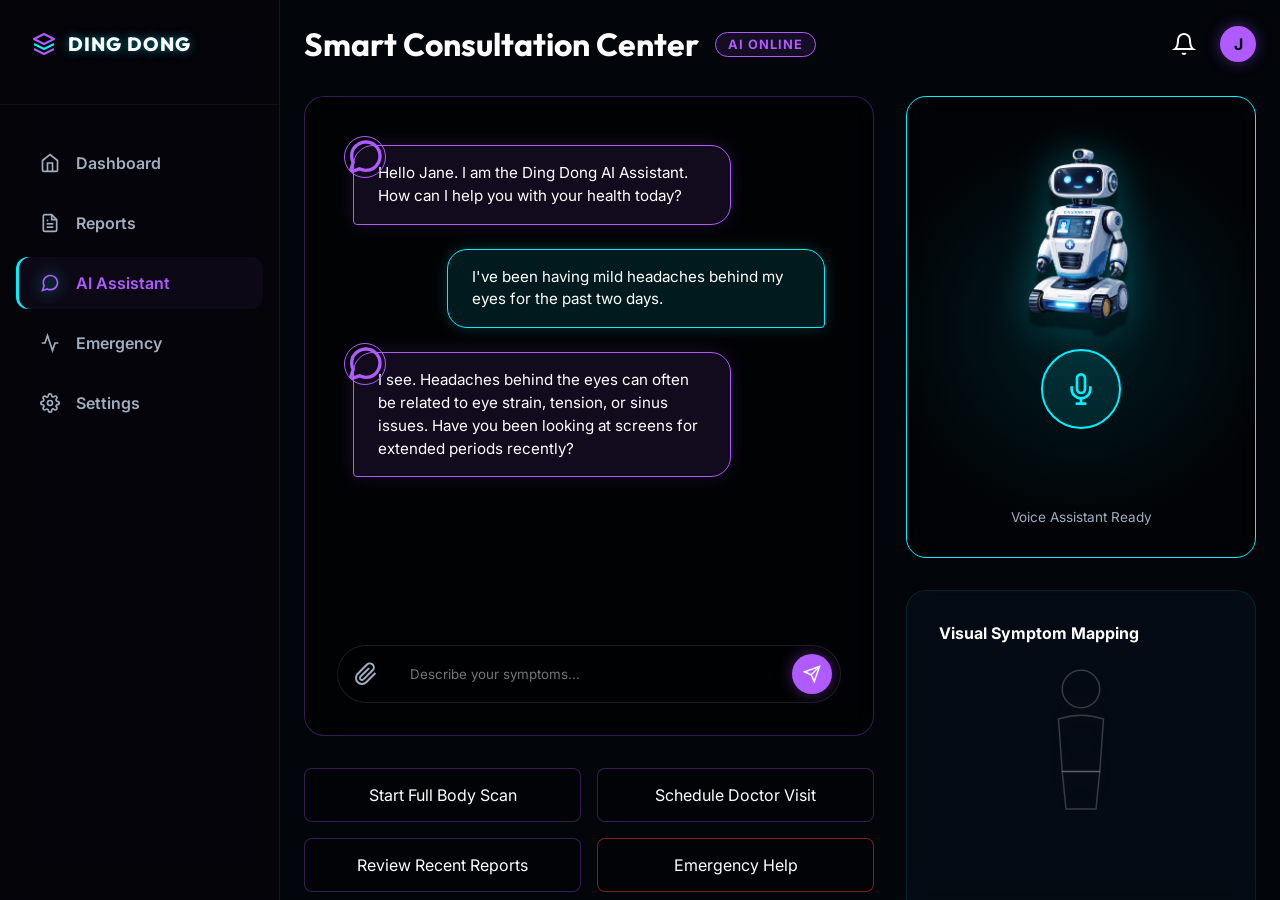
==== frontend/ai-assistant.html @ a570688d "Polished frontend" ====
<!DOCTYPE html>
<html lang="en">
<head>
    <meta charset="UTF-8">
    <meta name="viewport" content="width=device-width, initial-scale=1.0">
    <title>AI Assistant - Ding Dong</title>
    <link href="https://fonts.googleapis.com/css2?family=Inter:wght@300;400;600;800&family=Outfit:wght@400;600;800&display=swap" rel="stylesheet">
    <link rel="stylesheet" href="styles.css">
    <link rel="stylesheet" href="dashboard.css">
    <link rel="stylesheet" href="assistant.css">
</head>
<body>
    
    <!-- Ambient Circuit Background -->
    <div class="circuit-bg"></div>
    <div class="glow-orb" style="width: 400px; height: 400px; background: radial-gradient(circle, rgba(176,91,255,0.15) 0%, transparent 70%); top: -100px; right: -100px;"></div>
    <div class="glow-orb orb-1" style="opacity: 0.2;"></div>

    <div class="dashboard-container">
        <!-- Sidebar -->
        <aside class="sidebar" style="background: rgba(5, 5, 10, 0.9);">
            <div class="sidebar-header">
                <a href="index.html" style="text-decoration: none;">
                    <div class="sidebar-logo">
                        <svg width="24" height="24" viewBox="0 0 24 24" fill="none" xmlns="http://www.w3.org/2000/svg">
                            <path d="M12 2L2 7L12 12L22 7L12 2Z" stroke="#b05bff" stroke-width="2" stroke-linejoin="round"/>
                            <path d="M2 17L12 22L22 17" stroke="#b05bff" stroke-width="2" stroke-linejoin="round"/>
                            <path d="M2 12L12 17L22 12" stroke="#00f0ff" stroke-width="2" stroke-linejoin="round"/>
                        </svg>
                        <span style="color: #fff;">DING DONG</span>
                    </div>
                </a>
            </div>

            <nav class="sidebar-menu">
                <a href="patient-dashboard.html#capture" class="menu-item">
                    <svg width="20" height="20" viewBox="0 0 24 24" fill="none" stroke="currentColor" stroke-width="2"><path d="M3 9l9-7 9 7v11a2 2 0 0 1-2 2H5a2 2 0 0 1-2-2z"></path><polyline points="9 22 9 12 15 12 15 22"></polyline></svg>
                    <span>Dashboard</span>
                </a>
                <a href="report-center.html" class="menu-item">
                    <svg width="20" height="20" viewBox="0 0 24 24" fill="none" stroke="currentColor" stroke-width="2"><path d="M14 2H6a2 2 0 0 0-2 2v16a2 2 0 0 0 2 2h12a2 2 0 0 0 2-2V8z"></path><polyline points="14 2 14 8 20 8"></polyline><line x1="16" y1="13" x2="8" y2="13"></line><line x1="16" y1="17" x2="8" y2="17"></line><polyline points="10 9 9 9 8 9"></polyline></svg>
                    <span>Reports</span>
                </a>
                <a href="#" class="menu-item active" style="color: var(--purple-glow); border-left-color: var(--purple-glow); background: rgba(176,91,255,0.05);">
                    <svg width="20" height="20" viewBox="0 0 24 24" fill="none" stroke="var(--purple-glow)" stroke-width="2"><path d="M21 11.5a8.38 8.38 0 0 1-.9 3.8 8.5 8.5 0 0 1-7.6 4.7 8.38 8.38 0 0 1-3.8-.9L3 21l1.9-5.7a8.38 8.38 0 0 1-.9-3.8 8.5 8.5 0 0 1 4.7-7.6 8.38 8.38 0 0 1 3.8-.9h.5a8.48 8.48 0 0 1 8 8v.5z"></path></svg>
                    <span>AI Assistant</span>
                </a>
                <a href="patient-dashboard.html#help" class="menu-item">
                    <svg width="20" height="20" viewBox="0 0 24 24" fill="none" stroke="currentColor" stroke-width="2"><path d="M22 12h-4l-3 9L9 3l-3 9H2"></path></svg>
                    <span>Emergency</span>
                </a>
                <a href="#" class="menu-item">
                    <svg width="20" height="20" viewBox="0 0 24 24" fill="none" stroke="currentColor" stroke-width="2"><circle cx="12" cy="12" r="3"></circle><path d="M19.4 15a1.65 1.65 0 0 0 .33 1.82l.06.06a2 2 0 0 1 0 2.83 2 2 0 0 1-2.83 0l-.06-.06a1.65 1.65 0 0 0-1.82-.33 1.65 1.65 0 0 0-1 1.51V21a2 2 0 0 1-2 2 2 2 0 0 1-2-2v-.09A1.65 1.65 0 0 0 9 19.4a1.65 1.65 0 0 0-1.82.33l-.06.06a2 2 0 0 1-2.83 0 2 2 0 0 1 0-2.83l.06-.06a1.65 1.65 0 0 0 .33-1.82 1.65 1.65 0 0 0-1.51-1H3a2 2 0 0 1-2-2 2 2 0 0 1 2-2h.09A1.65 1.65 0 0 0 4.6 9a1.65 1.65 0 0 0-.33-1.82l-.06-.06a2 2 0 0 1 0-2.83 2 2 0 0 1 2.83 0l.06.06a1.65 1.65 0 0 0 1.82.33H9a1.65 1.65 0 0 0 1-1.51V3a2 2 0 0 1 2-2 2 2 0 0 1 2 2v.09a1.65 1.65 0 0 0 1 1.51 1.65 1.65 0 0 0 1.82-.33l.06-.06a2 2 0 0 1 2.83 0 2 2 0 0 1 0 2.83l-.06.06a1.65 1.65 0 0 0-.33 1.82V9a1.65 1.65 0 0 0 1.51 1H21a2 2 0 0 1 2 2 2 2 0 0 1-2 2h-.09a1.65 1.65 0 0 0-1.51 1z"></path></svg>
                    <span>Settings</span>
                </a>
            </nav>
        </aside>

        <!-- Main Content -->
        <main class="main-content" style="padding: 1.5rem; position: relative;">
            
            <!-- Top Nav -->
            <header style="display: flex; justify-content: space-between; align-items: center; margin-bottom: 2rem;">
                <div style="display: flex; align-items: center; gap: 1rem;">
                    <h1 class="section-title" style="margin-bottom: 0;">Smart Consultation Center</h1>
                    <span style="background: rgba(176,91,255,0.1); border: 1px solid var(--purple-glow); color: var(--purple-glow); padding: 0.25rem 0.75rem; border-radius: 20px; font-size: 0.8rem; font-weight: bold; letter-spacing: 1px;">AI ONLINE</span>
                </div>
                
                <div style="display: flex; align-items: center; gap: 1.5rem;">
                    <svg width="24" height="24" viewBox="0 0 24 24" fill="none" stroke="#fff" stroke-width="2" style="cursor: pointer;"><path d="M18 8A6 6 0 0 0 6 8c0 7-3 9-3 9h18s-3-2-3-9"></path><path d="M13.73 21a2 2 0 0 1-3.46 0"></path></svg>
                    <div class="profile-icon" style="width: 36px; height: 36px; font-size: 1rem; background: var(--purple-glow); box-shadow: 0 0 15px rgba(176,91,255,0.4);">J</div>
                </div>
            </header>

            <div style="display: grid; grid-template-columns: 1fr 350px; gap: 2rem;">
                
                <!-- LEFT COLUMN: CHAT & ACTIONS -->
                <div style="display: flex; flex-direction: column; gap: 2rem;">
                    
                    <!-- 1. MAIN AI CHAT INTERFACE -->
                    <div class="dash-card" style="border-color: rgba(176,91,255,0.3); background: rgba(0,0,0,0.6); display: flex; flex-direction: column;">
                        
                        <div class="chat-container" id="chat-window">
                            <div class="chat-bubble chat-ai">
                                Hello Jane. I am the Ding Dong AI Assistant. How can I help you with your health today?
                            </div>
                            <div class="chat-bubble chat-user">
                                I've been having mild headaches behind my eyes for the past two days.
                            </div>
                            <div class="chat-bubble chat-ai">
                                I see. Headaches behind the eyes can often be related to eye strain, tension, or sinus issues. Have you been looking at screens for extended periods recently?
                            </div>
                        </div>

                        <div class="chat-input-wrapper">
                            <svg width="24" height="24" viewBox="0 0 24 24" fill="none" stroke="var(--text-muted)" stroke-width="2" style="margin-left: 0.5rem; cursor: pointer;"><path d="M21.44 11.05l-9.19 9.19a6 6 0 0 1-8.49-8.49l9.19-9.19a4 4 0 0 1 5.66 5.66l-9.2 9.19a2 2 0 0 1-2.83-2.83l8.49-8.48"></path></svg>
                            <input type="text" id="chat-input" class="chat-input" placeholder="Describe your symptoms...">
                            <button id="send-btn" class="chat-btn">
                                <svg width="18" height="18" viewBox="0 0 24 24" fill="none" stroke="currentColor" stroke-width="2"><line x1="22" y1="2" x2="11" y2="13"></line><polygon points="22 2 15 22 11 13 2 9 22 2"></polygon></svg>
                            </button>
                        </div>
                    </div>

                    <!-- 6. QUICK ACTIONS PANEL -->
                    <div class="action-grid">
                        <div class="cyber-action">Start Full Body Scan</div>
                        <div class="cyber-action">Schedule Doctor Visit</div>
                        <div class="cyber-action">Review Recent Reports</div>
                        <div class="cyber-action" style="border-color: rgba(255,59,48,0.5);">Emergency Help</div>
                    </div>

                </div>

                <!-- RIGHT COLUMN: ROBOT, VOICE, SYMPTOMS, FAQ -->
                <div style="display: flex; flex-direction: column; gap: 2rem;">
                    
                    <!-- 2. FLOATING DING DONG AI BOT & 4. VOICE ASSISTANT -->
                    <div class="dash-card voice-panel" style="background: radial-gradient(circle at center, rgba(0,240,255,0.1) 0%, rgba(0,0,0,0.4) 70%); border-color: var(--accent-cyan);">
                        <img src="robot-bg.png" alt="Ding Dong AI" class="hero-bot">
                        
                        <div style="margin-top: -30px; z-index: 2; display: flex; flex-direction: column; align-items: center;">
                            <div class="voice-mic" id="voice-mic">
                                <svg width="32" height="32" viewBox="0 0 24 24" fill="none" stroke="currentColor" stroke-width="2"><path d="M12 1a3 3 0 0 0-3 3v8a3 3 0 0 0 6 0V4a3 3 0 0 0-3-3z"></path><path d="M19 10v2a7 7 0 0 1-14 0v-2"></path><line x1="12" y1="19" x2="12" y2="23"></line><line x1="8" y1="23" x2="16" y2="23"></line></svg>
                            </div>
                            
                            <div class="equalizer" id="voice-eq">
                                <div class="eq-bar"></div><div class="eq-bar"></div><div class="eq-bar"></div><div class="eq-bar"></div><div class="eq-bar"></div>
                            </div>
                            
                            <p id="voice-status" style="color: var(--text-muted); font-size: 0.85rem; margin-top: 1rem;">Voice Assistant Ready</p>
                        </div>
                    </div>

                    <!-- 3. SMART SYMPTOM ANALYZER -->
                    <div class="dash-card">
                        <h3 style="color: #fff; margin-bottom: 1rem; font-size: 1rem;">Visual Symptom Mapping</h3>
                        <div class="body-diagram-container">
                            <svg class="body-map" viewBox="0 0 200 400">
                                <!-- Head -->
                                <circle cx="100" cy="40" r="25" class="body-part" data-area="head"/>
                                <!-- Torso/Chest -->
                                <path d="M 70 80 Q 100 70 130 80 L 125 150 L 75 150 Z" class="body-part" data-area="chest"/>
                                <!-- Abdomen -->
                                <path d="M 75 150 L 125 150 L 120 200 L 80 200 Z" class="body-part" data-area="stomach"/>
                            </svg>
                        </div>
                        
                        <div style="background: rgba(0,0,0,0.3); padding: 1rem; border-radius: 8px; margin-top: 1rem; border-left: 2px solid var(--purple-glow);">
                            <h4 id="symptom-title" style="color: var(--purple-glow); margin-bottom: 0.5rem;">Select an area</h4>
                            <p id="symptom-desc" style="color: var(--text-muted); font-size: 0.85rem; margin-bottom: 0.5rem;">Click on the interactive diagram to view AI condition predictions.</p>
                            <span id="risk-badge" class="result-tag" style="border: 1px solid rgba(255,255,255,0.2); color: #fff;">--</span>
                        </div>
                    </div>

                    <!-- 7. AI KNOWLEDGE & FAQ SECTION -->
                    <div class="dash-card">
                        <h3 style="color: #fff; margin-bottom: 1rem; font-size: 1rem;">Knowledge Base</h3>
                        
                        <div class="faq-card">
                            <div class="faq-header">
                                <span>What is tension headache?</span>
                                <svg class="faq-icon" width="16" height="16" viewBox="0 0 24 24" fill="none" stroke="currentColor" stroke-width="2"><polyline points="6 9 12 15 18 9"></polyline></svg>
                            </div>
                            <div class="faq-content">A mild to moderate pain often described as feeling like a tight band around the head. Rest and hydration help.</div>
                        </div>

                        <div class="faq-card">
                            <div class="faq-header">
                                <span>How to prepare for an MRI?</span>
                                <svg class="faq-icon" width="16" height="16" viewBox="0 0 24 24" fill="none" stroke="currentColor" stroke-width="2"><polyline points="6 9 12 15 18 9"></polyline></svg>
                            </div>
                            <div class="faq-content">Remove all metallic objects, wear loose comfortable clothing, and follow any specific fasting instructions provided by your doctor.</div>
                        </div>
                    </div>

                </div>
            </div>
        </main>
    </div>

    <script src="assistant.js"></script>
</body>
</html>
---- frontend/styles.css ----
:root {
    --bg-dark: #050b14;
    --bg-darker: #02050a;
    --accent-cyan: #00f0ff;
    --accent-blue: #0070ff;
    --text-main: #ffffff;
    --text-muted: #a0aec0;
    --glass-bg: rgba(10, 20, 35, 0.4);
    --glass-border: rgba(0, 240, 255, 0.1);
    --card-hover-bg: rgba(15, 30, 50, 0.6);
}

* {
    margin: 0;
    padding: 0;
    box-sizing: border-box;
}

body {
    font-family: 'Inter', sans-serif;
    background-color: var(--bg-darker);
    color: var(--text-main);
    min-height: 100vh;
    overflow-x: hidden;
    position: relative;
    display: flex;
    flex-direction: column;
    align-items: center;
    justify-content: center;
}

/* Background Effects */
.background-grid {
    position: absolute;
    top: 0;
    left: 0;
    width: 100vw;
    height: 100vh;
    background-image: 
        linear-gradient(rgba(0, 240, 255, 0.03) 1px, transparent 1px),
        linear-gradient(90deg, rgba(0, 240, 255, 0.03) 1px, transparent 1px);
    background-size: 40px 40px;
    z-index: -2;
    transform: perspective(500px) rotateX(60deg) translateY(-100px) translateZ(-200px);
    animation: gridMove 20s linear infinite;
    mask-image: radial-gradient(circle at center, black, transparent 80%);
    -webkit-mask-image: radial-gradient(circle at center, black, transparent 80%);
}

@keyframes gridMove {
    0% { transform: perspective(500px) rotateX(60deg) translateY(0) translateZ(-200px); }
    100% { transform: perspective(500px) rotateX(60deg) translateY(40px) translateZ(-200px); }
}

.glow-orb {
    position: absolute;
    border-radius: 50%;
    filter: blur(100px);
    z-index: -1;
    opacity: 0.4;
    animation: pulseOrb 8s alternate infinite ease-in-out;
}

.orb-1 {
    top: 10%;
    left: 20%;
    width: 300px;
    height: 300px;
    background: radial-gradient(circle, var(--accent-cyan), transparent 70%);
}

.orb-2 {
    bottom: 10%;
    right: 20%;
    width: 400px;
    height: 400px;
    background: radial-gradient(circle, var(--accent-blue), transparent 70%);
    animation-delay: -4s;
}

@keyframes pulseOrb {
    0% { transform: scale(1) translate(0, 0); opacity: 0.3; }
    50% { transform: scale(1.1) translate(20px, -20px); opacity: 0.5; }
    100% { transform: scale(0.9) translate(-20px, 20px); opacity: 0.3; }
}

.robot-bg {
    position: absolute;
    top: 50%;
    left: 50%;
    transform: translate(-50%, -50%);
    width: 100%;
    max-width: 800px;
    height: 100%;
    max-height: 800px;
    background-image: url('robot-bg.png');
    background-size: contain;
    background-position: center;
    background-repeat: no-repeat;
    opacity: 0.25;
    z-index: -1;
    pointer-events: none;
    mix-blend-mode: screen;
}

/* Layout */
.container {
    width: 100%;
    max-width: 1200px;
    padding: 2rem;
    display: flex;
    flex-direction: column;
    align-items: center;
    z-index: 1;
}

/* Header */
.header {
    width: 100%;
    display: flex;
    justify-content: center;
    padding-bottom: 4rem;
}

.logo {
    display: flex;
    align-items: center;
    gap: 0.75rem;
    font-family: 'Outfit', sans-serif;
    font-weight: 800;
    font-size: 1.5rem;
    letter-spacing: 2px;
    color: #fff;
    text-shadow: 0 0 10px rgba(0, 240, 255, 0.5);
}

/* Hero Section */
.hero {
    text-align: center;
    width: 100%;
    display: flex;
    flex-direction: column;
    align-items: center;
}

.main-heading {
    font-family: 'Outfit', sans-serif;
    font-size: clamp(3rem, 8vw, 6rem);
    font-weight: 800;
    line-height: 1.1;
    letter-spacing: -2px;
    background: linear-gradient(to right, #fff, var(--accent-cyan));
    -webkit-background-clip: text;
    -webkit-text-fill-color: transparent;
    margin-bottom: 0.5rem;
    filter: drop-shadow(0 0 20px rgba(0, 240, 255, 0.2));
}

.sub-heading {
    font-family: 'Outfit', sans-serif;
    font-size: clamp(1.2rem, 3vw, 2rem);
    font-weight: 600;
    color: var(--accent-cyan);
    margin-bottom: 1rem;
    letter-spacing: 1px;
}

.description {
    font-size: clamp(1rem, 2vw, 1.25rem);
    color: var(--text-muted);
    max-width: 600px;
    margin-bottom: 4rem;
    line-height: 1.6;
}

/* Cards Container */
.cards-container {
    display: flex;
    gap: 2rem;
    width: 100%;
    max-width: 900px;
    justify-content: center;
    flex-wrap: wrap;
}

/* Cards */
.mode-card {
    background: var(--glass-bg);
    border: 1px solid var(--glass-border);
    backdrop-filter: blur(12px);
    -webkit-backdrop-filter: blur(12px);
    border-radius: 24px;
    padding: 2.5rem;
    flex: 1;
    min-width: 300px;
    max-width: 420px;
    position: relative;
    overflow: hidden;
    cursor: pointer;
    text-align: left;
    transition: all 0.4s cubic-bezier(0.175, 0.885, 0.32, 1.275);
    outline: none;
    text-decoration: none;
    color: inherit;
    display: flex;
    flex-direction: column;
}

.card-glow {
    position: absolute;
    top: 0;
    left: 0;
    width: 100%;
    height: 100%;
    background: radial-gradient(800px circle at var(--mouse-x, 50%) var(--mouse-y, 50%), rgba(0, 240, 255, 0.1), transparent 40%);
    opacity: 0;
    transition: opacity 0.3s;
    z-index: 0;
}

.doctor-glow {
    background: radial-gradient(800px circle at var(--mouse-x, 50%) var(--mouse-y, 50%), rgba(0, 112, 255, 0.15), transparent 40%);
}

.mode-card:hover {
    transform: translateY(-10px) scale(1.02);
    border-color: rgba(0, 240, 255, 0.4);
    box-shadow: 0 20px 40px rgba(0, 0, 0, 0.4),
                0 0 30px rgba(0, 240, 255, 0.15);
}

.mode-card:hover .card-glow {
    opacity: 1;
}

#doctor-card:hover {
    border-color: rgba(0, 112, 255, 0.4);
    box-shadow: 0 20px 40px rgba(0, 0, 0, 0.4),
                0 0 30px rgba(0, 112, 255, 0.15);
}

.card-content {
    position: relative;
    z-index: 1;
    display: flex;
    flex-direction: column;
    height: 100%;
}

.icon-container {
    width: 80px;
    height: 80px;
    border-radius: 20px;
    background: rgba(0, 240, 255, 0.1);
    display: flex;
    align-items: center;
    justify-content: center;
    margin-bottom: 2rem;
    color: var(--accent-cyan);
    border: 1px solid rgba(0, 240, 255, 0.2);
    transition: all 0.3s;
}

#doctor-card .icon-container {
    background: rgba(0, 112, 255, 0.1);
    color: var(--accent-blue);
    border-color: rgba(0, 112, 255, 0.2);
}

.mode-card:hover .icon-container {
    background: rgba(0, 240, 255, 0.2);
    box-shadow: 0 0 20px rgba(0, 240, 255, 0.3);
    transform: scale(1.05);
}

#doctor-card:hover .icon-container {
    background: rgba(0, 112, 255, 0.2);
    box-shadow: 0 0 20px rgba(0, 112, 255, 0.3);
}

.card-title {
    font-family: 'Outfit', sans-serif;
    font-size: 1.75rem;
    font-weight: 600;
    margin-bottom: 1rem;
    color: #fff;
}

.card-desc {
    color: var(--text-muted);
    line-height: 1.6;
    margin-bottom: 2.5rem;
    font-size: 1.05rem;
    flex-grow: 1;
}

/* Buttons */
.btn-primary {
    display: flex;
    align-items: center;
    justify-content: space-between;
    padding: 1rem 1.5rem;
    background: rgba(255, 255, 255, 0.05);
    border: 1px solid rgba(255, 255, 255, 0.1);
    border-radius: 12px;
    color: #fff;
    font-weight: 600;
    transition: all 0.3s;
    margin-top: auto;
}

.mode-card:hover .btn-primary {
    background: var(--accent-cyan);
    border-color: var(--accent-cyan);
    color: var(--bg-darker);
}

#doctor-card:hover .btn-primary {
    background: var(--accent-blue);
    border-color: var(--accent-blue);
}

.btn-primary svg {
    transition: transform 0.3s;
}

.mode-card:hover .btn-primary svg {
    transform: translateX(5px);
}

/* Animations */
@keyframes fadeInUp {
    from {
        opacity: 0;
        transform: translateY(20px);
    }
    to {
        opacity: 1;
        transform: translateY(0);
    }
}

.main-heading { animation: fadeInUp 0.8s ease-out forwards; }
.sub-heading { animation: fadeInUp 0.8s ease-out 0.2s forwards; opacity: 0; }
.description { animation: fadeInUp 0.8s ease-out 0.4s forwards; opacity: 0; }
.mode-card:nth-child(1) { animation: fadeInUp 0.8s ease-out 0.6s forwards; opacity: 0; }
.mode-card:nth-child(2) { animation: fadeInUp 0.8s ease-out 0.8s forwards; opacity: 0; }

/* Responsive adjustments */
@media (max-width: 768px) {
    .container {
        padding: 1.5rem;
    }
    
    .cards-container {
        flex-direction: column;
        align-items: center;
    }
    
    .mode-card {
        width: 100%;
        max-width: 100%;
    }
}
---- frontend/dashboard.css ----
/* Dashboard Layout Grid */
.dashboard-container {
    display: flex;
    width: 100vw;
    height: 100vh;
    overflow: hidden;
    background-color: var(--bg-darker);
    position: relative;
    z-index: 1;
}

/* Sidebar Styling */
.sidebar {
    width: 280px;
    background: rgba(10, 20, 35, 0.6);
    border-right: 1px solid var(--glass-border);
    backdrop-filter: blur(20px);
    -webkit-backdrop-filter: blur(20px);
    display: flex;
    flex-direction: column;
    padding: 2rem 0;
    z-index: 10;
}

.sidebar-header {
    padding: 0 2rem 2rem;
    border-bottom: 1px solid rgba(255, 255, 255, 0.05);
    margin-bottom: 2rem;
}

.sidebar-logo {
    display: flex;
    align-items: center;
    gap: 0.75rem;
    font-family: 'Outfit', sans-serif;
    font-weight: 800;
    font-size: 1.2rem;
    letter-spacing: 1px;
    color: #fff;
    text-shadow: 0 0 10px rgba(0, 240, 255, 0.5);
    margin-bottom: 1rem;
}

.user-profile {
    display: flex;
    align-items: center;
    gap: 1rem;
}

.profile-icon {
    width: 40px;
    height: 40px;
    border-radius: 50%;
    background: var(--accent-cyan);
    display: flex;
    align-items: center;
    justify-content: center;
    color: var(--bg-darker);
    font-weight: bold;
    box-shadow: 0 0 15px rgba(0, 240, 255, 0.4);
}

.user-info h4 {
    font-size: 0.9rem;
    color: #fff;
}

.user-info p {
    font-size: 0.75rem;
    color: var(--text-muted);
}

/* Sidebar Menu */
.sidebar-menu {
    list-style: none;
    display: flex;
    flex-direction: column;
    gap: 0.5rem;
    padding: 0 1rem;
}

.menu-item {
    display: flex;
    align-items: center;
    gap: 1rem;
    padding: 1rem 1.5rem;
    border-radius: 12px;
    color: var(--text-muted);
    text-decoration: none;
    transition: all 0.3s ease;
    cursor: pointer;
    font-weight: 600;
}

.menu-item:hover, .menu-item.active {
    background: rgba(0, 240, 255, 0.1);
    color: var(--accent-cyan);
    box-shadow: inset 3px 0 0 var(--accent-cyan);
}

.menu-item svg {
    transition: all 0.3s;
}

.menu-item:hover svg, .menu-item.active svg {
    filter: drop-shadow(0 0 8px rgba(0, 240, 255, 0.8));
}

.menu-item.doctor-theme:hover, .menu-item.doctor-theme.active {
    background: rgba(0, 112, 255, 0.1);
    color: var(--accent-blue);
    box-shadow: inset 3px 0 0 var(--accent-blue);
}

.menu-item.doctor-theme:hover svg, .menu-item.doctor-theme.active svg {
    filter: drop-shadow(0 0 8px rgba(0, 112, 255, 0.8));
}

/* Main Content Area */
.main-content {
    flex: 1;
    overflow-y: auto;
    padding: 2rem 3rem;
    position: relative;
}

.section-container {
    display: none;
    animation: fadeIn 0.4s ease-out forwards;
}

.section-container.active {
    display: block;
}

.section-header {
    margin-bottom: 2rem;
}

.section-title {
    font-family: 'Outfit', sans-serif;
    font-size: 2rem;
    color: #fff;
    margin-bottom: 0.5rem;
}

.section-desc {
    color: var(--text-muted);
}

/* Dashboard Cards */
.dashboard-grid {
    display: grid;
    grid-template-columns: repeat(auto-fit, minmax(300px, 1fr));
    gap: 2rem;
}

.dash-card {
    background: var(--glass-bg);
    border: 1px solid var(--glass-border);
    border-radius: 20px;
    padding: 2rem;
    backdrop-filter: blur(12px);
    position: relative;
    overflow: hidden;
}

/* Capture / Upload specific */
.camera-preview {
    width: 100%;
    height: 300px;
    background: rgba(0,0,0,0.4);
    border: 1px dashed rgba(0, 240, 255, 0.3);
    border-radius: 12px;
    display: flex;
    align-items: center;
    justify-content: center;
    margin-bottom: 1.5rem;
    position: relative;
    overflow: hidden;
}

.scan-line {
    position: absolute;
    top: 0;
    left: 0;
    width: 100%;
    height: 2px;
    background: var(--accent-cyan);
    box-shadow: 0 0 10px var(--accent-cyan);
    animation: scanMove 2s infinite linear;
    display: none;
}

.upload-zone {
    border: 2px dashed rgba(0, 240, 255, 0.4);
    padding: 3rem;
    text-align: center;
    border-radius: 12px;
    transition: all 0.3s;
    background: rgba(0, 240, 255, 0.02);
}

.upload-zone:hover {
    background: rgba(0, 240, 255, 0.05);
    border-color: var(--accent-cyan);
}

.upload-icon {
    color: var(--accent-cyan);
    margin-bottom: 1rem;
}

/* Buttons */
.dash-btn {
    background: rgba(0, 240, 255, 0.1);
    color: var(--accent-cyan);
    border: 1px solid var(--accent-cyan);
    padding: 0.75rem 1.5rem;
    border-radius: 8px;
    font-weight: 600;
    cursor: pointer;
    transition: all 0.3s;
    width: 100%;
    display: flex;
    justify-content: center;
    align-items: center;
    gap: 0.5rem;
}

.dash-btn:hover {
    background: var(--accent-cyan);
    color: var(--bg-darker);
    box-shadow: 0 0 20px rgba(0, 240, 255, 0.4);
}

.dash-btn.doctor-theme {
    background: rgba(0, 112, 255, 0.1);
    color: var(--accent-blue);
    border-color: var(--accent-blue);
}

.dash-btn.doctor-theme:hover {
    background: var(--accent-blue);
    color: var(--bg-darker);
    box-shadow: 0 0 20px rgba(0, 112, 255, 0.4);
}

/* History Cards */
.history-card {
    background: rgba(255,255,255,0.02);
    border: 1px solid rgba(255,255,255,0.05);
    border-radius: 12px;
    padding: 1.5rem;
    margin-bottom: 1rem;
    display: flex;
    justify-content: space-between;
    align-items: center;
}

.status-badge {
    padding: 0.25rem 0.75rem;
    border-radius: 20px;
    font-size: 0.8rem;
    font-weight: 600;
}

.status-success { background: rgba(0, 255, 128, 0.1); color: #00ff80; }
.status-warning { background: rgba(255, 180, 0, 0.1); color: #ffb400; }
.status-pending { background: rgba(0, 240, 255, 0.1); color: #00f0ff; }

/* Mock Charts */
.mock-chart {
    height: 200px;
    width: 100%;
    border-bottom: 1px solid rgba(255,255,255,0.1);
    border-left: 1px solid rgba(255,255,255,0.1);
    position: relative;
    margin-top: 2rem;
    display: flex;
    align-items: flex-end;
    gap: 10%;
    padding: 0 10%;
}

.chart-bar {
    width: 20%;
    background: linear-gradient(to top, rgba(0, 112, 255, 0.2), var(--accent-blue));
    border-radius: 4px 4px 0 0;
    position: relative;
    animation: barGrow 1s ease-out forwards;
}

/* Loading Bar */
.loading-bar-container {
    width: 100%;
    height: 6px;
    background: rgba(255,255,255,0.1);
    border-radius: 3px;
    margin-top: 1rem;
    overflow: hidden;
    display: none;
}

.loading-bar {
    height: 100%;
    width: 0%;
    background: var(--accent-cyan);
    box-shadow: 0 0 10px var(--accent-cyan);
    transition: width 2s ease-in-out;
}

/* Keyframes */
@keyframes fadeIn {
    from { opacity: 0; transform: translateY(10px); }
    to { opacity: 1; transform: translateY(0); }
}

@keyframes scanMove {
    0% { top: 0%; }
    50% { top: 100%; }
    100% { top: 0%; }
}

@keyframes barGrow {
    from { height: 0; }
}

@media (max-width: 768px) {
    .dashboard-container {
        flex-direction: column;
    }
    .sidebar {
        width: 100%;
        height: auto;
        padding: 1rem;
    }
    .sidebar-menu {
        flex-direction: row;
        overflow-x: auto;
    }
    .menu-item span {
        display: none;
    }
}
---- frontend/assistant.css ----
/* AI Assistant Specific Styles */

:root {
    --purple-glow: #b05bff;
}

/* Ambient Circuit Background */
.circuit-bg {
    position: fixed;
    top: 0; left: 0; width: 100vw; height: 100vh;
    background-image: 
        radial-gradient(circle at 100% 50%, rgba(176, 91, 255, 0.05) 0%, transparent 50%),
        linear-gradient(rgba(0,240,255,0.02) 1px, transparent 1px),
        linear-gradient(90deg, rgba(0,240,255,0.02) 1px, transparent 1px);
    background-size: 100% 100%, 30px 30px, 30px 30px;
    z-index: 0;
    pointer-events: none;
}

/* Main Chat Interface */
.chat-container {
    height: 500px;
    display: flex;
    flex-direction: column;
    overflow-y: auto;
    padding: 1rem;
    gap: 1.5rem;
    scrollbar-width: thin;
    scrollbar-color: var(--purple-glow) transparent;
}
.chat-container::-webkit-scrollbar {
    width: 6px;
}
.chat-container::-webkit-scrollbar-thumb {
    background-color: var(--purple-glow);
    border-radius: 3px;
}

.chat-bubble {
    max-width: 80%;
    padding: 1rem 1.5rem;
    border-radius: 20px;
    font-size: 0.95rem;
    line-height: 1.5;
    position: relative;
    animation: slideUpFade 0.4s cubic-bezier(0.175, 0.885, 0.32, 1.275);
}

@keyframes slideUpFade {
    from { opacity: 0; transform: translateY(20px); }
    to { opacity: 1; transform: translateY(0); }
}

.chat-user {
    align-self: flex-end;
    background: rgba(0, 240, 255, 0.1);
    border: 1px solid var(--accent-cyan);
    border-bottom-right-radius: 4px;
    color: #fff;
    box-shadow: 0 0 15px rgba(0, 240, 255, 0.2);
}

.chat-ai {
    align-self: flex-start;
    background: rgba(176, 91, 255, 0.1);
    border: 1px solid var(--purple-glow);
    border-bottom-left-radius: 4px;
    color: #fff;
    box-shadow: 0 0 20px rgba(176, 91, 255, 0.15);
}

.chat-ai::before {
    content: '';
    position: absolute;
    top: -10px; left: -10px;
    width: 30px; height: 30px;
    background: url('data:image/svg+xml;utf8,<svg viewBox="0 0 24 24" fill="none" stroke="%23b05bff" stroke-width="2" xmlns="http://www.w3.org/2000/svg"><path d="M21 11.5a8.38 8.38 0 0 1-.9 3.8 8.5 8.5 0 0 1-7.6 4.7 8.38 8.38 0 0 1-3.8-.9L3 21l1.9-5.7a8.38 8.38 0 0 1-.9-3.8 8.5 8.5 0 0 1 4.7-7.6 8.38 8.38 0 0 1 3.8-.9h.5a8.48 8.48 0 0 1 8 8v.5z"></path></svg>') no-repeat center/contain;
    background-color: var(--bg-card);
    border-radius: 50%;
    padding: 5px;
    border: 1px solid var(--purple-glow);
}

/* Typing Indicator */
.typing-dots {
    display: flex;
    gap: 4px;
    align-items: center;
    height: 20px;
}
.typing-dots span {
    width: 6px; height: 6px;
    background: var(--purple-glow);
    border-radius: 50%;
    animation: bounce 1.4s infinite ease-in-out both;
}
.typing-dots span:nth-child(1) { animation-delay: -0.32s; }
.typing-dots span:nth-child(2) { animation-delay: -0.16s; }

@keyframes bounce {
    0%, 80%, 100% { transform: scale(0); }
    40% { transform: scale(1); }
}

/* Chat Input Area */
.chat-input-wrapper {
    display: flex;
    gap: 1rem;
    background: rgba(0,0,0,0.4);
    border: 1px solid rgba(255,255,255,0.1);
    padding: 0.5rem;
    border-radius: 30px;
    align-items: center;
    margin-top: 1rem;
    position: relative;
    z-index: 10;
}
.chat-input {
    flex: 1;
    background: transparent;
    border: none;
    color: #fff;
    padding: 0.5rem 1rem;
    font-family: 'Inter', sans-serif;
    outline: none;
}
.chat-btn {
    background: var(--purple-glow);
    border: none;
    width: 40px; height: 40px;
    border-radius: 50%;
    display: flex; justify-content: center; align-items: center;
    cursor: pointer;
    color: #fff;
    transition: all 0.3s;
    box-shadow: 0 0 15px rgba(176, 91, 255, 0.4);
}
.chat-btn:hover {
    transform: scale(1.1);
    box-shadow: 0 0 25px rgba(176, 91, 255, 0.6);
}

/* Voice Assistant Panel */
.voice-panel {
    display: flex;
    flex-direction: column;
    align-items: center;
    justify-content: center;
    padding: 2rem;
    min-height: 200px;
    position: relative;
}
.voice-mic {
    width: 80px; height: 80px;
    border-radius: 50%;
    background: rgba(0, 240, 255, 0.1);
    border: 2px solid var(--accent-cyan);
    display: flex; justify-content: center; align-items: center;
    color: var(--accent-cyan);
    font-size: 2rem;
    cursor: pointer;
    transition: all 0.3s;
    z-index: 2;
}
.voice-mic.active {
    background: var(--accent-cyan);
    color: #000;
    box-shadow: 0 0 30px var(--accent-cyan);
    animation: pulseMic 2s infinite;
}

@keyframes pulseMic {
    0% { box-shadow: 0 0 0 0 rgba(0, 240, 255, 0.7); }
    70% { box-shadow: 0 0 0 20px rgba(0, 240, 255, 0); }
    100% { box-shadow: 0 0 0 0 rgba(0, 240, 255, 0); }
}

.equalizer {
    display: flex;
    gap: 5px;
    height: 40px;
    align-items: center;
    margin-top: 1.5rem;
    opacity: 0;
    transition: opacity 0.3s;
}
.equalizer.active { opacity: 1; }
.eq-bar {
    width: 6px;
    background: var(--accent-cyan);
    border-radius: 3px;
    height: 10px;
}
.equalizer.active .eq-bar { animation: eqAnim 0.5s infinite alternate ease-in-out; }
.equalizer.active .eq-bar:nth-child(2) { animation-delay: 0.1s; }
.equalizer.active .eq-bar:nth-child(3) { animation-delay: 0.2s; }
.equalizer.active .eq-bar:nth-child(4) { animation-delay: 0.3s; }
.equalizer.active .eq-bar:nth-child(5) { animation-delay: 0.4s; }

@keyframes eqAnim {
    0% { height: 10px; }
    100% { height: 40px; }
}

/* Smart Symptom Analyzer - Body Diagram */
.body-diagram-container {
    position: relative;
    height: 300px;
    display: flex;
    justify-content: center;
}
.body-map {
    height: 100%;
    stroke: rgba(255,255,255,0.2);
    stroke-width: 2;
    fill: transparent;
    filter: drop-shadow(0 0 10px rgba(176, 91, 255, 0.2));
}
.body-part {
    cursor: pointer;
    transition: all 0.3s;
}
.body-part:hover, .body-part.active {
    stroke: var(--purple-glow);
    fill: rgba(176, 91, 255, 0.2);
    filter: drop-shadow(0 0 15px var(--purple-glow));
}

/* Floating AI Bot Section */
.hero-bot {
    width: 100%;
    height: 250px;
    object-fit: contain;
    animation: floatHero 4s ease-in-out infinite;
    filter: drop-shadow(0 0 20px rgba(0, 240, 255, 0.3));
    cursor: pointer;
    transition: transform 0.3s, filter 0.3s;
}
.hero-bot:hover {
    transform: scale(1.05);
    filter: drop-shadow(0 0 40px rgba(0, 240, 255, 0.6));
}

@keyframes floatHero {
    0%, 100% { transform: translateY(0); }
    50% { transform: translateY(-15px); }
}

/* Recommendations & FAQ */
.faq-card {
    background: rgba(255,255,255,0.02);
    border: 1px solid rgba(255,255,255,0.05);
    border-radius: 8px;
    margin-bottom: 0.5rem;
    overflow: hidden;
}
.faq-header {
    padding: 1rem;
    display: flex;
    justify-content: space-between;
    cursor: pointer;
    font-weight: 600;
}
.faq-header:hover {
    background: rgba(255,255,255,0.05);
}
.faq-content {
    padding: 0 1rem;
    max-height: 0;
    overflow: hidden;
    transition: all 0.3s ease-out;
    color: var(--text-muted);
    font-size: 0.9rem;
}
.faq-card.open .faq-content {
    padding: 1rem;
    max-height: 200px;
    border-top: 1px solid rgba(255,255,255,0.05);
}
.faq-card.open .faq-icon {
    transform: rotate(180deg);
}
.faq-icon { transition: transform 0.3s; }

/* Cyber Action Buttons */
.action-grid {
    display: grid;
    grid-template-columns: 1fr 1fr;
    gap: 1rem;
}
.cyber-action {
    background: rgba(0,0,0,0.4);
    border: 1px solid rgba(176, 91, 255, 0.3);
    padding: 1rem;
    border-radius: 8px;
    color: #fff;
    text-align: center;
    cursor: pointer;
    transition: all 0.3s;
    position: relative;
    overflow: hidden;
}
.cyber-action::before {
    content: '';
    position: absolute;
    top: 0; left: -100%;
    width: 50%; height: 100%;
    background: linear-gradient(90deg, transparent, rgba(176, 91, 255, 0.2), transparent);
    transition: left 0.5s;
}
.cyber-action:hover {
    background: rgba(176, 91, 255, 0.1);
    border-color: var(--purple-glow);
    box-shadow: 0 0 15px rgba(176, 91, 255, 0.3);
}
.cyber-action:hover::before {
    left: 200%;
}
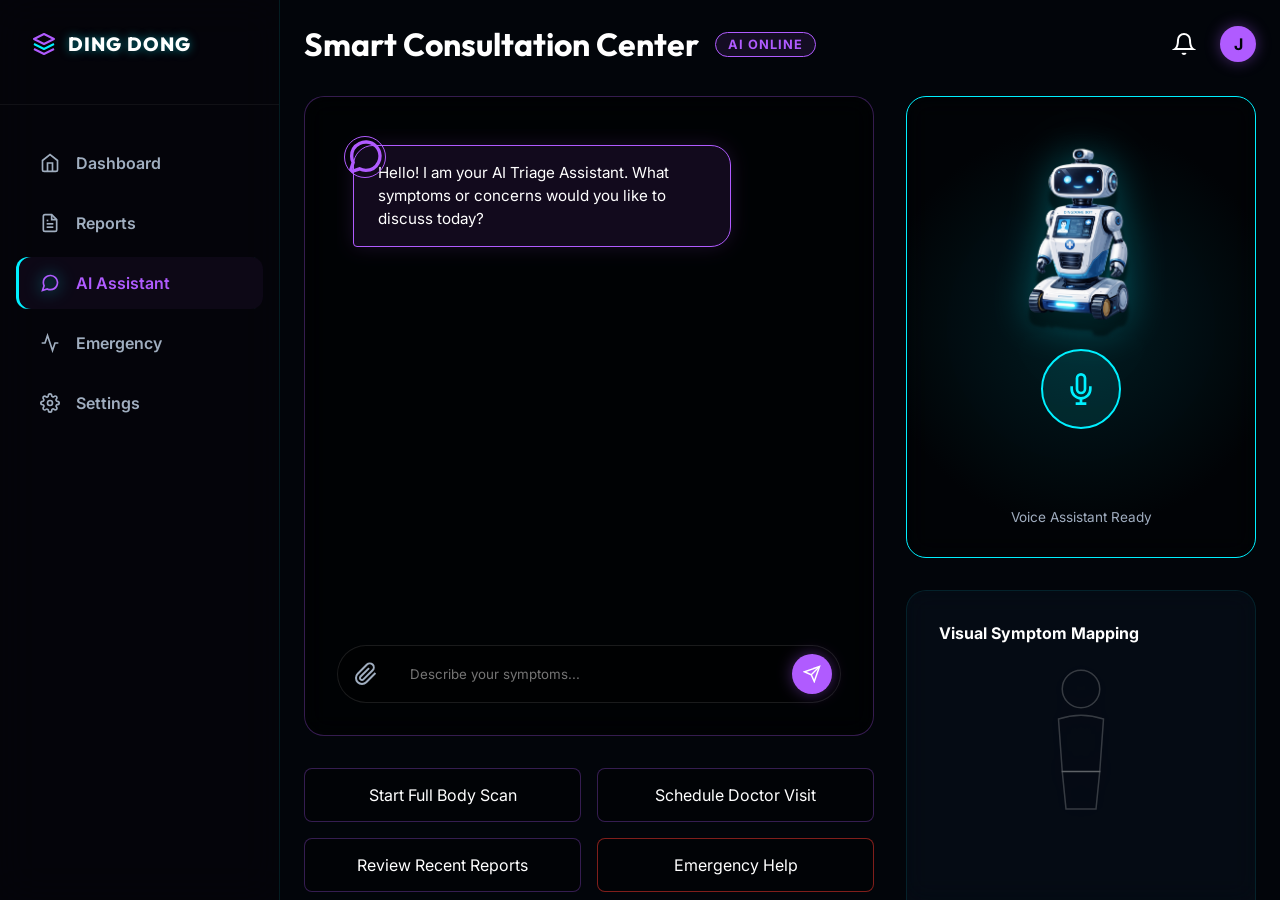
==== commit b94b3b14: "feat: focus DiagnoBot on multimodal triage (visual dermatology + doctor clinical text workspace) wit" ====
--- a/frontend/ai-assistant.html
+++ b/frontend/ai-assistant.html
@@ -82,13 +82,7 @@
                         
                         <div class="chat-container" id="chat-window">
                             <div class="chat-bubble chat-ai">
-                                Hello Jane. I am the Ding Dong AI Assistant. How can I help you with your health today?
-                            </div>
-                            <div class="chat-bubble chat-user">
-                                I've been having mild headaches behind my eyes for the past two days.
-                            </div>
-                            <div class="chat-bubble chat-ai">
-                                I see. Headaches behind the eyes can often be related to eye strain, tension, or sinus issues. Have you been looking at screens for extended periods recently?
+                                Hello! I am your AI Triage Assistant. What symptoms or concerns would you like to discuss today?
                             </div>
                         </div>
 
